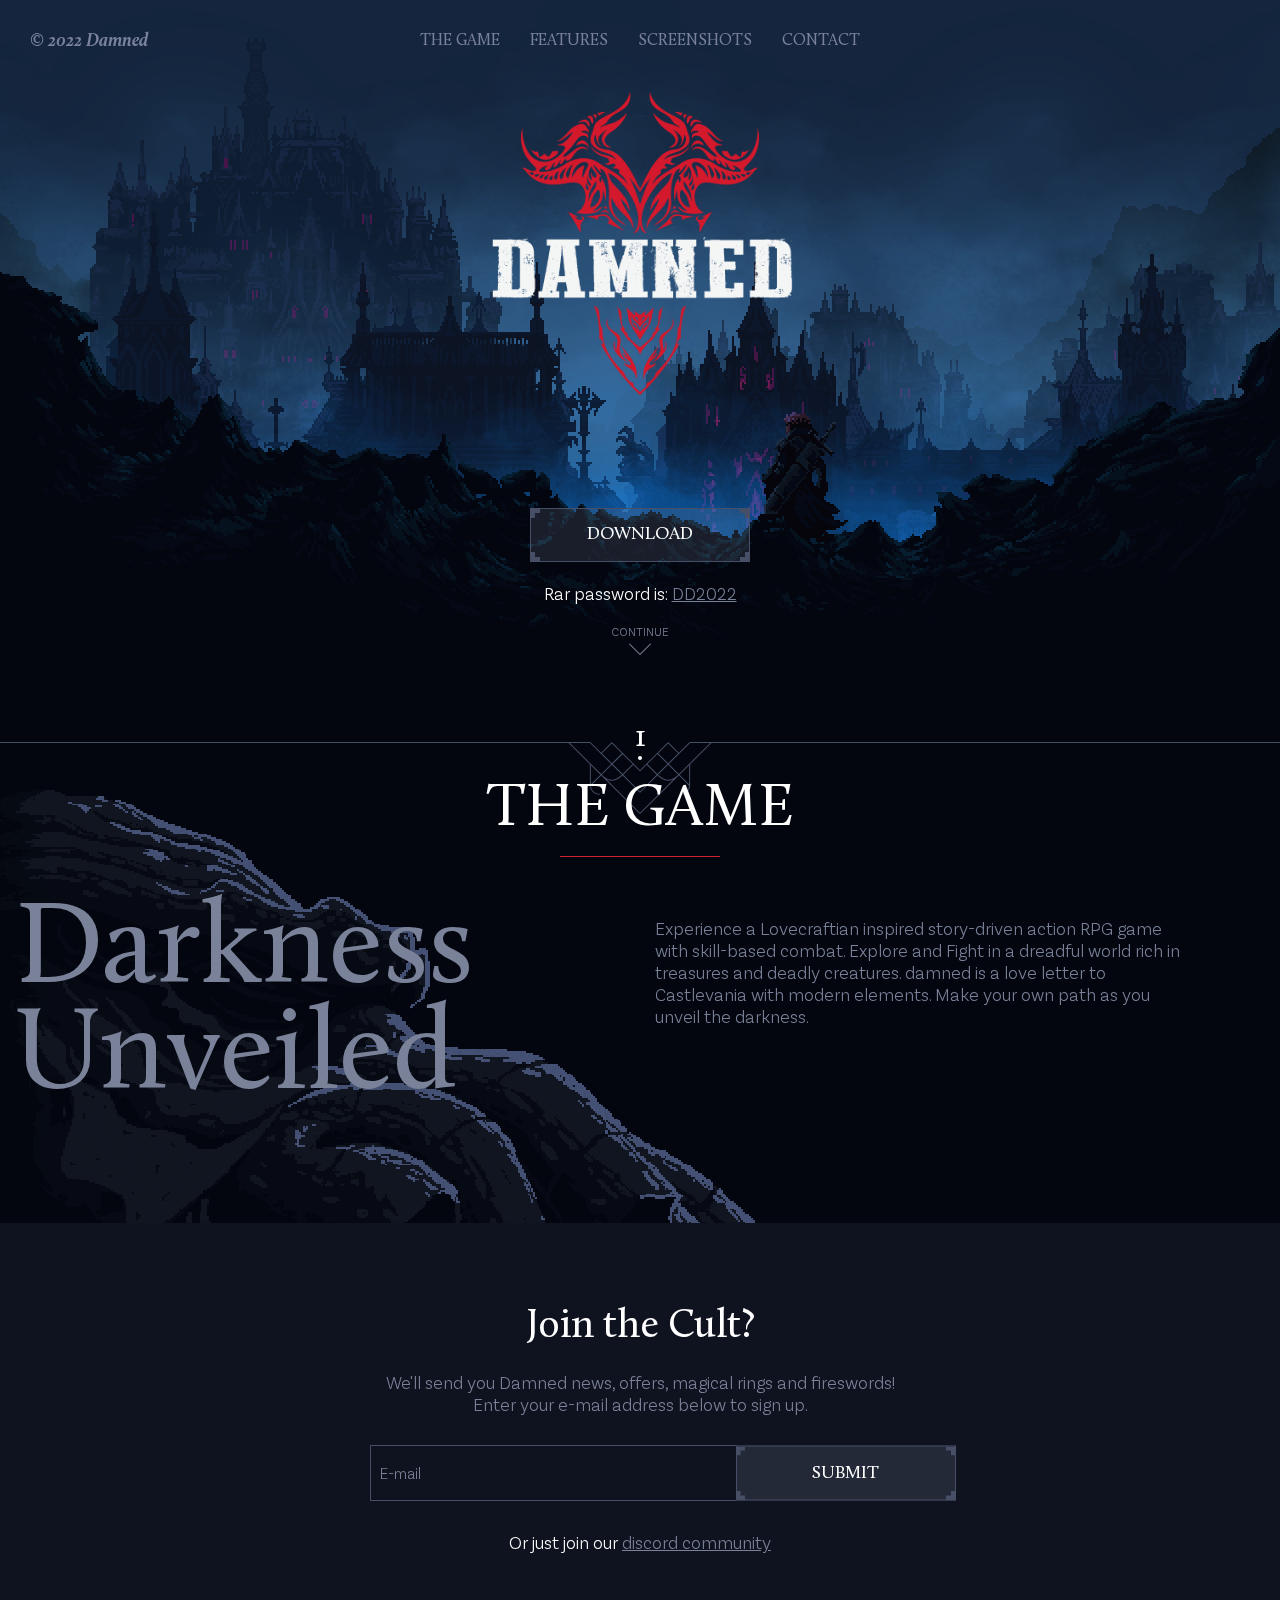
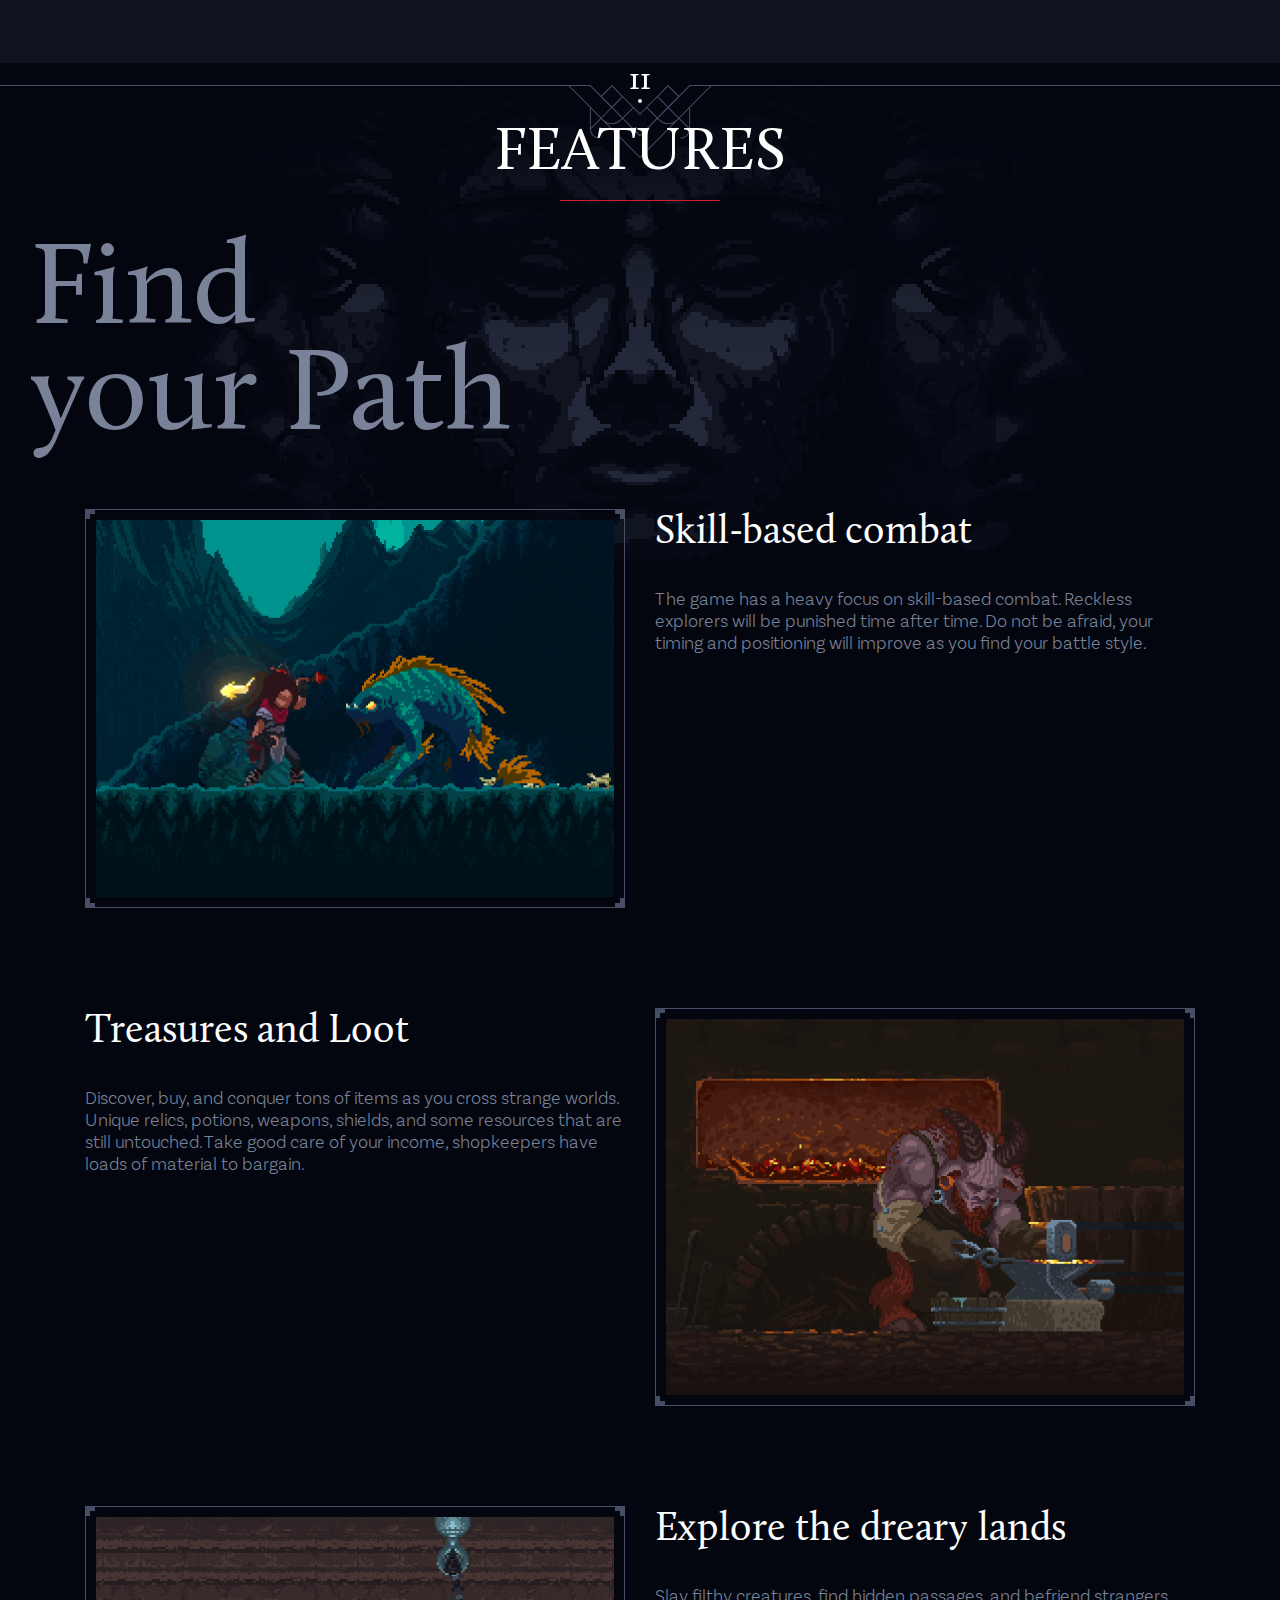
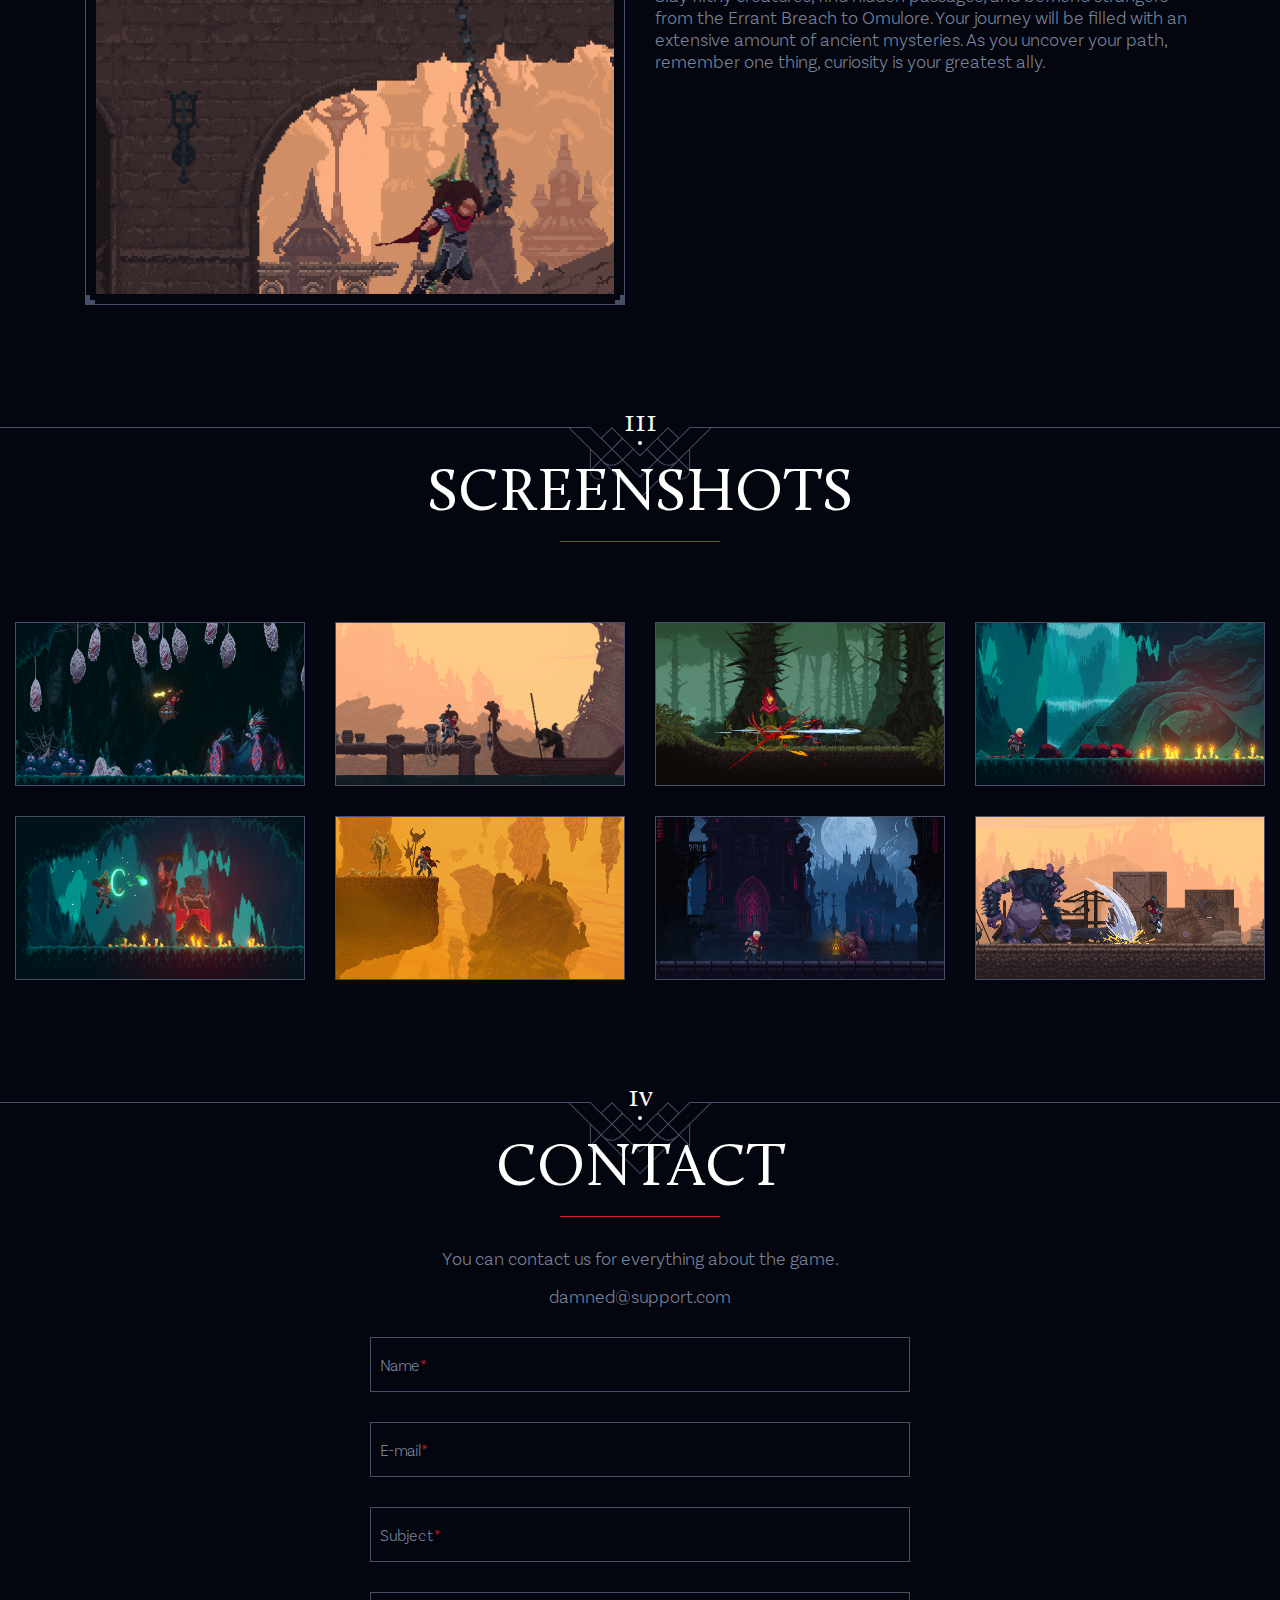
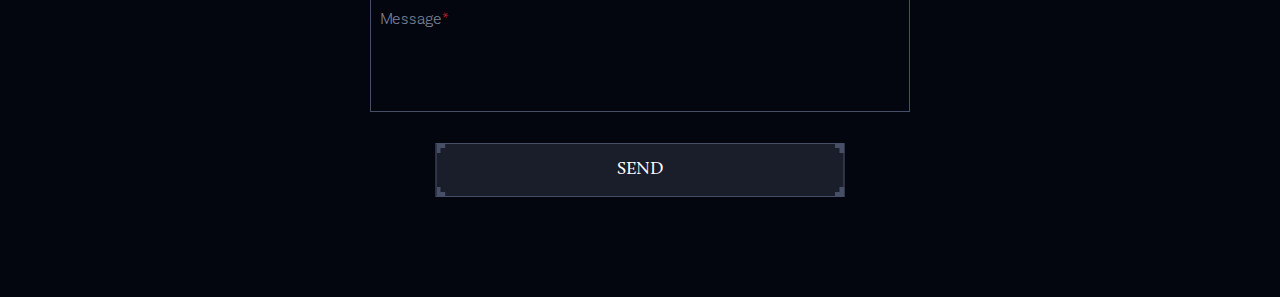
==== index.html @ 1b53841e "." ====
<link rel="alternate" hreflang="en-us" href="en-us.html" />
<link rel="alternate" hreflang="pt-br" href="pt-br.html" />
<!DOCTYPE html>
<html>
<!-- Mirrored from damnedgame.tk/ by HTTrack Website Copier/3.x [XR&CO'2014], Sat, 20 Aug 2022 08:12:19 GMT -->
<!-- Added by HTTrack --><!-- /Added by HTTrack -->
<head>
	<meta http-equiv="Content-Type" content="text/html; charset=UTF-8"/>
<title>Damned - Home</title>
<meta name="description" content="Explore a dangerous world and fight deadly creatures for untold treasure in this Lovecraftian inspired action RPG game. Uncover the dark and ancient mysteries of a haunting land with RPG elements and skill-based combat to slay adversaries, find hidden passages, and collective bountiful loot.">
<meta name="title" content="Damned - Home">
<meta name="image" content="hemes/damned/assets/images/avicon85108510.html">
<meta name="author" content="Douglas Fortunato">
<meta name="viewport" content="width=device-width, initial-scale=1.0">
<meta property="og:image" content="themes/damned/assets/images/promo.html">
<meta property="og:image:type" content="image/png">
<meta property="og:image:width" content="1024">
<meta property="og:image:height" content="576">
<meta property="og:type" content="website">
<link rel="icon" type="image/x-icon" href="themes/damned/assets/images/favicon851085108510.ico">
<link href="themes/damned/assets/css/style.min5d245d245d24.css" rel="stylesheet">
<script async src="https://www.googletagmanager.com/gtag/js?id=UA-176564639-1"></script>
<script>
        window.dataLayer = window.dataLayer || [];
        function gtag(){dataLayer.push(arguments);}
        gtag('js', new Date());
        gtag('config', 'UA-176564639-1');
        </script>
</head>
<body>
<header id="layout-header">
<section class="header container-fluid" id="header">
<div class="main-menu-wrapper row align-items-center justify-content-between">
<div class="col d-xl-none">
<button class="btn-menu btn-open-modal" data-target="#modal-menu">
<i class="icon-menu"></i>
</button>
</div>
<div class="col d-none d-xl-flex">
<p class="bold mb-0">© 2022 Damned </p>
</div>
<nav class="col-auto d-none d-xl-flex">
<ul class="main-menu menu row text-uppercase font-regular font-16">
<li class="col-auto menu-home">
<a class="scroll-to" href="#header" target="">
Home
</a>
</li>
<li class="col-auto ">
<a class="scroll-to" href="#game" target="">
The Game
</a>
</li>
<li class="col-auto menu-features">
<a class="scroll-to" href="#features" target="">
Features
</a>
</li>
<li class="col-auto menu-screenshots">
<a class="scroll-to" href="#screenshots" target="">
Screenshots
</a>
</li>
<li class="col-auto ">
<a class="scroll-to" href="#contact" target="">
Contact
</a>
</li>
</ul>
</nav>
<div class="col locale-wrapper">
<i class="icon-language d-none"></i>
<form method="POST" action="#" accept-charset="UTF-8"><input name="_session_key" type="hidden" value="aKfSDvxezRu5C2C2nsrcpg8TziOxcsTbPuELkKYp"><input name="_token" type="hidden" value="2RubDs5aKHNIGljpSi7YxsL5Puy4rPfVELmag5JY">
<select name="locale" data-request="onSwitchLocale" class="form-control custom-select select-locale d-none">
<option value="en-us" selected>EN-US</option>
</select>
</form>
</div>
</div>
</section>
<section class="header fixed-header container-fluid">
<img class="logo" src="themes/damned/assets/images/damned.svg" alt="damned-logo">
<div class="main-menu-wrapper row align-items-center justify-content-between">
<div class="col d-xl-none">
<button class="btn-menu btn-open-modal" data-target="#modal-menu">
<i class="icon-menu"></i>
</button>
</div>
<div class="col d-none d-xl-flex">
<p class="bold mb-0">© 2022 Damned.</p>
</div>
<nav class="col-auto d-none d-xl-flex">
<ul class="main-menu menu row text-uppercase font-regular font-16">
<li class="col-auto menu-home">
<a class="scroll-to" href="#header" target="">
Home
</a>
</li>
<li class="col-auto ">
<a class="scroll-to" href="#game" target="">
The Game
</a>
</li>
<li class="col-auto menu-features">
<a class="scroll-to" href="#features" target="">
Features
</a>
</li>
<li class="col-auto menu-screenshots">
<a class="scroll-to" href="#screenshots" target="">
Screenshots
</a>
</li>
<li class="#header">
<a class="scroll-to" href="#screenshots" target="">
Press Kit
</a>
</li>
<li class="col-auto ">
<a class="scroll-to" href="#contact" target="">
Contact
</a>
</li>
</ul>
</nav>
<div class="col locale-wrapper">
<i class="icon-language d-none"></i>
<form method="POST" action="#" accept-charset="UTF-8"><input name="_session_key" type="hidden" value="aKfSDvxezRu5C2C2nsrcpg8TziOxcsTbPuELkKYp"><input name="_token" type="hidden" value="2RubDs5aKHNIGljpSi7YxsL5Puy4rPfVELmag5JY">
<select name="locale" data-request="onSwitchLocale" class="form-control custom-select select-locale d-none">
<option value="en-us" selected>EN-US</option>
<option value="pt-br">PT-BR</option>
</select>
</form>
</div>
</div>
<img class="orn-bar d-none d-lg-block" src="themes/damned/assets/images/orns/orn-fixed-bar.svg" alt="damned-ornament">
<img class="orn-bar d-lg-none" src="themes/damned/assets/images/orns/m-orn-fixed-bar.svg" alt="damned-ornament">
</section>
<div class="modal-overlay modal-menu" id="modal-menu">
<div class="pop-up-content text-center">
<button class="btn-close-modal"><i class="icon-close"></i></button>
<div class="content-section">
<div class="row orn-bar">
<div class="col-12 text-center color-white p-0">
<img src="themes/damned/assets/images/orns/orn-section.svg" alt="logo-ornament">
<h1 class="section-title text-uppercase">Menu</h1>
</div>
</div>
</div>
<ul class="modal-menu-wrapper">
<li class="col-auto menu-home">
<a class="scroll-to btn-close-modal" href="#header" target="">
Home
 </a>
</li>
<li class="col-auto ">
<a class="scroll-to btn-close-modal" href="#game" target="">
The Game
</a>
</li>
<li class="col-auto menu-features">
<a class="scroll-to btn-close-modal" href="#features" target="">
Features
</a>
</li>
<li class="col-auto menu-screenshots">
<a class="scroll-to btn-close-modal" href="#screenshots" target="">
Screenshots
</a>
</li>
<li class="col-auto menu-blog">
<a class="scroll-to btn-close-modal" href="#" target="_blank">
Press Kit
</a>
</li>
<li class="col-auto ">
<a class="scroll-to btn-close-modal" href="#contact" target="">
Contact
</a>
</li>
</ul>
</div>
</div> </header>
<main>
<div class="parallax-banner">
<img class="mw-100" src="themes/damned/assets/images/parallax-banner/bg-deep-blue.png" alt="img-banner-damned">
<img class="mw-100 rellax" data-rellax-speed="-11" src="themes/damned/assets/images/parallax-banner/parallax-04.png" alt="img-banner-damned">
<img class="mw-100 rellax" data-rellax-speed="-10" src="themes/damned/assets/images/parallax-banner/fog-03.png" alt="img-banner-damned">
<img class="mw-100 rellax" data-rellax-speed="-7" src="themes/damned/assets/images/parallax-banner/parallax-03.png" alt="img-banner-damned">
<img class="mw-100 rellax" data-rellax-speed="-9" src="themes/damned/assets/images/parallax-banner/fog-02.png" alt="img-banner-damned">
<img class="mw-100 rellax" data-rellax-speed="-5" src="themes/damned/assets/images/parallax-banner/parallax-02.png" alt="img-banner-damned">
<img class="mw-100 rellax" data-rellax-speed="-7" src="themes/damned/assets/images/parallax-banner/fog-01.png" alt="img-banner-damned">
<img class="mw-100 rellax banner-logo" data-rellax-speed="-13" src="themes/damned/assets/images/damned.svg" alt="logo-damned">
<img class="mw-100 rellax" data-rellax-speed="0" src="themes/damned/assets/images/parallax-banner/parallax-01.png" alt="img-banner-damned">
<div class="banner-content text-center">
<div class="d-flex justify-content-center mb-20">
<a class="btn btn-primary" href="https://bit.ly/3SPKJk1" target="_blank"> 
Download
</a>
</div>
<p class="color-white mb-20">
Rar password is: <a class="styled-link" href="#" target="_blank">DD2022</a>
</p>
<a class="scroll-to continue-link mb-0 text-uppercase font-12" data-scrollto="#game">
Continue <br>
<i class="icon-arrow-down font-22"></i>
</a>
</div>
</div>
<section class="content-section highlight-section container-fluid" id="game">
<div class="row orn-bar">
<div class="col-12 text-center color-white p-0">
<p class="section-number font-regular">1</p>
<span class="section-dot"></span>
<img src="themes/damned/assets/images/orns/orn-section.svg" alt="logo-ornament">
<h1 class="section-title text-uppercase">The Game</h1>
<span class="section-line"></span>
</div>
</div>
<div class="row">
<div class="container pt-60 description">
<div class="row justify-content-end mb-30">
<div class="col-12 col-lg-6 mb-30">
<p>Experience a Lovecraftian inspired story-driven action RPG game with skill-based combat. Explore and Fight in a dreadful world rich in treasures and deadly creatures. damned is a love letter to Castlevania with modern elements. Make your own path as you unveil the darkness.</p>
</div>
</div>
</div>
</div>
<div class="row hero-title">
<div class="col-12">
<p class="page-title">
Darkness Unveiled
</p>
</div>
</div>
<div class="row">
<div class="container">
<div class="row justify-content-center">
<div class="col-12 col-lg-8">
<div class="orn-box d-none">
<iframe class="video-frame" src="https://www.youtube.com/embed/HBV1JDnXG20?autoplay=0&amp;rel=0" frameborder="0" allow="accelerometer; encrypted-media; gyroscope; picture-in-picture" allowfullscreen></iframe>
</div>
</div>
</div>
</div>
</div>
<div class="row made-with justify-content-center">
<div class="container">
<div class="row justify-content-center">
<div class="col-12 col-lg-6 text-center">
<h2 class="color-white font-40 font-regular mb-20">Join the Cult?</h2>
<p class="mb-30">
We'll send you Damned news, offers, magical rings and fireswords! Enter your e-mail address below to sign up.
</p>
</div>
</div>
<form action="#" method="post" id="mc-embedded-subscribe-form" name="mc-embedded-subscribe-form" class="validate row justify-content-center main-form newsLetter-form" target="_blank">
<div class="col col-lg-4 pr-0">
<div class="form-group">
<label>E-mail</label>
<input type="email" value="" name="EMAIL" class="email form-control" id="mce-EMAIL" required>
</div>
</div>
<div style="position: absolute; left: -5000px;" aria-hidden="true"><input type="text" name="b_1c098bfad3a75363e867af3f4_75e5d070c6" tabindex="-1" value=""></div>
<div class="col-auto col-lg-2 pl-0">
        <button type="submit" name="subscribe" class="btn btn-primary w-100"><href="#"></href>SUBMIT</button> 
</div>
</form>
<div class="row justify-content-center">
<div class="col-12 col-lg-6 text-center">
<p class="mb-30 color-white">
Or just join our
<a class="styled-link" href="https://discord.gg/qGCgcqfSWG" target="_blank">discord community</a>
</p>
</div>
</div>
</div>
</div>
</section>
<section class="content-section features-section container-fluid" id="features">
<div class="row orn-bar">
<div class="col-12 text-center color-white p-0">
<p class="section-number font-regular">11</p>
<span class="section-dot"></span>
<img src="themes/damned/assets/images/orns/orn-section.svg" alt="logo-ornament">
<h1 class="section-title text-uppercase">Features</h1>
<span class="section-line"></span>
</div>
</div>
<div class="row hero-title">
<div class="col-12">
<p class="page-title">
Find <br>your Path
</p>
</div>
</div>
<div class="row">
<ul class="list-features container">
<li class="row">
<div class="col-12 col-lg-6">
<div class="orn-box img-wrapper">
<img class="w-100" src="storage/app/media/site_gif_01.gif" alt="">
</div>
</div>
<div class="col-12 col-lg-6">
 <div class="text-box">
<h2 class="color-white font-40 font-regular mb-30">Skill-based combat</h2>
<p>The game has a heavy focus on skill-based combat. Reckless explorers will be punished time after time. Do not be afraid, your timing and positioning will improve as you find your battle style.</p>
</div>
</div>
</li>
<li class="row">
<div class="col-12 col-lg-6">
<div class="orn-box img-wrapper">
<img class="w-100" src="storage/app/media/site_gif_02.gif" alt="">
</div>
</div>
<div class="col-12 col-lg-6">
<div class="text-box">
<h2 class="color-white font-40 font-regular mb-30">Treasures and Loot</h2>
<p>Discover, buy, and conquer tons of items as you cross strange worlds. Unique relics, potions, weapons, shields, and some resources that are still untouched. Take good care of your income, shopkeepers have loads of material to bargain.</p>
</div>
</div>
</li>
<li class="row">
<div class="col-12 col-lg-6">
<div class="orn-box img-wrapper">
<img class="w-100" src="storage/app/media/site_gif_03.gif" alt="">
</div>
</div>
<div class="col-12 col-lg-6">
<div class="text-box">
<h2 class="color-white font-40 font-regular mb-30">Explore the dreary lands</h2>
<p>Slay filthy creatures, find hidden passages, and befriend strangers from the Errant Breach to Omulore. Your journey will be filled with an extensive amount of ancient mysteries. As you uncover your path, remember one thing, curiosity is your greatest ally.</p>
</div>
</div>
</li>
</ul>
</div>
</section>
<section class="content-section screenshots-section container-fluid" id="screenshots">
<div class="row orn-bar">
<div class="col-12 text-center color-white p-0">
<p class="section-number font-regular">111</p>
<span class="section-dot"></span>
<img src="themes/damned/assets/images/orns/orn-section.svg" alt="logo-ornament">
<h1 class="section-title text-uppercase">Screenshots</h1>
<span class="section-line"></span>
</div>
</div>
<ul class="row gallery">
<li class="col-6 col-lg-3 mb-30">
<a class="bordered-box" data-fancybox="gallery" href="storage/app/uploads/public/5f4/04a/e6d/5f404ae6d9548364333870.jpg">
<img class="w-100" src="storage/app/uploads/public/5f4/04a/e6d/5f404ae6d9548364333870.jpg" alt="">
</a>
</li>
<li class="col-6 col-lg-3 mb-30">
<a class="bordered-box" data-fancybox="gallery" href="storage/app/uploads/public/5f4/04a/e8d/5f404ae8da386425492637.png">
<img class="w-100" src="storage/app/uploads/public/5f4/04a/e8d/5f404ae8da386425492637.png" alt="">
</a>
</li>
<li class="col-6 col-lg-3 mb-30">
<a class="bordered-box" data-fancybox="gallery" href="storage/app/uploads/public/5f4/04a/e84/5f404ae846baa550833270.png">
<img class="w-100" src="storage/app/uploads/public/5f4/04a/e84/5f404ae846baa550833270.png" alt="">
</a>
</li>
<li class="col-6 col-lg-3 mb-30">
<a class="bordered-box" data-fancybox="gallery" href="storage/app/uploads/public/5f4/04a/e79/5f404ae795f09940878990.png">
<img class="w-100" src="storage/app/uploads/public/5f4/04a/e79/5f404ae795f09940878990.png" alt="">
</a>
</li>
<li class="col-6 col-lg-3 mb-30">
<a class="bordered-box" data-fancybox="gallery" href="storage/app/uploads/public/5f4/04a/e6d/5f404ae6d8e1e682945750.png">
<img class="w-100" src="storage/app/uploads/public/5f4/04a/e6d/5f404ae6d8e1e682945750.png" alt="">
</a>
</li>
<li class="col-6 col-lg-3 mb-30">
<a class="bordered-box" data-fancybox="gallery" href="storage/app/uploads/public/5f4/04a/e8d/5f404ae8d5ebd046030759.png">
<img class="w-100" src="storage/app/uploads/public/5f4/04a/e8d/5f404ae8d5ebd046030759.png" alt="">
</a>
</li>
<li class="col-6 col-lg-3 mb-30">
<a class="bordered-box" data-fancybox="gallery" href="storage/app/uploads/public/5f4/04a/e83/5f404ae83b3ed367891541.png">
<img class="w-100" src="storage/app/uploads/public/5f4/04a/e83/5f404ae83b3ed367891541.png" alt="">
</a>
</li>
<li class="col-6 col-lg-3 mb-30">
<a class="bordered-box" data-fancybox="gallery" href="storage/app/uploads/public/5f4/04a/e79/5f404ae791733987957703.png">
<img class="w-100" src="storage/app/uploads/public/5f4/04a/e79/5f404ae791733987957703.png" alt="">
</a>
</li>
</ul>
</section>
<section class="content-section contact-section container-fluid" id="contact">
<div class="row orn-bar">
<div class="col-12 text-center color-white p-0">
<p class="section-number font-regular">1v</p>
<span class="section-dot"></span>
<img src="themes/damned/assets/images/orns/orn-section.svg" alt="logo-ornament">
<h1 class="section-title text-uppercase">Contact</h1>
<span class="section-line"></span>
</div>
</div>
<div class="row">
<div class="container">
<div class="row">
<div class="col-12 text-center">
<p>
You can contact us for everything about the game.
</p>
<p class="mb-30"><a href="index.html" class="__cf_email__" data-cfemail="bdd9dcd0d3d8d9fdcec8cdcdd2cfc993ded2d0">[email&#160;protected]</a></p>
</div>
</div>
<div class="row justify-content-center">
<div class="col-12 col-lg-6">
<div id="scf-contactForm">
<div id="scf-message-contactForm">
</div>
<div id="scf-form-contactForm">
<form method="POST" action="#" accept-charset="UTF-8" class="main-form" id="scf-form-id-contactForm" data-request="contactForm::onFormSend" data-request-update="&#039;contactForm::scf-message&#039;:&#039;#scf-message-contactForm&#039;,&#039;contactForm::scf-form&#039;:&#039;#scf-form-contactForm&#039;" novalidate="novalidate"><input name="_handler" type="hidden" value="contactForm::onFormSend"><input name="_session_key" type="hidden" value="aKfSDvxezRu5C2C2nsrcpg8TziOxcsTbPuELkKYp"><input name="_token" type="hidden" value="2RubDs5aKHNIGljpSi7YxsL5Puy4rPfVELmag5JY">
<div class="form-group"><label class="control-label  required" for="contactForm-name">Name</label><input id="contactForm-name" name="name" class="form-control" type="text" required=""></div>
<div class="form-group"><label class="control-label  required" for="contactForm-email">E-mail</label><input id="contactForm-email" name="email" class="form-control" type="email" required=""></div>
<div class="form-group"><label class="control-label  required" for="contactForm-subject">Subject</label><input id="contactForm-subject" name="subject" class="form-control" type="text" required=""></div>
<div class="form-group text-area"><label class="control-label  required" for="contactForm-message">Message</label><textarea id="contactForm-message" name="message" class="form-control" rows="5" required=""></textarea></div>
<div id="submit-wrapper-contactForm" class="btn-submit-wrapper"><button type="submit" data-attach-loading class="oc-loader btn btn-primary btn-lg">Send</button></div>
</form>
</div>
</div> </div>
</div>
</div>
</div>
</section> </main>
<script data-cfasync="false" src="cdn-cgi/scripts/5c5dd728/cloudflare-static/email-decode.min.js"></script><script src="themes/damned/assets/js/main.min.js"></script>
<script src="modules/system/assets/js/framework.js"></script>
<script src="modules/system/assets/js/framework.extras.js"></script>
<link rel="stylesheet" property="stylesheet" href="modules/system/assets/css/framework.extras.css">
</html>
---- modules/system/assets/css/framework.extras.css ----
body.oc-loading,body.oc-loading *{cursor:wait!important}.stripe-loading-indicator{height:5px;background:0 0;position:fixed;top:0;left:0;width:100%;overflow:hidden;z-index:2000}.stripe-loading-indicator .stripe,.stripe-loading-indicator .stripe-loaded{height:5px;display:block;background:#0090c0;position:absolute;-webkit-box-shadow:inset 0 1px 1px -1px #fff,inset 0 -1px 1px -1px #fff;box-shadow:inset 0 1px 1px -1px #fff,inset 0 -1px 1px -1px #fff}.stripe-loading-indicator .stripe{width:100%;-webkit-animation:oc-infinite-loader 60s linear;animation:oc-infinite-loader 60s linear}.stripe-loading-indicator .stripe-loaded{width:100%;transform:translate3d(-100%,0,0);opacity:0;filter:alpha(opacity=0)}.stripe-loading-indicator.loaded{opacity:0;filter:alpha(opacity=0);-webkit-transition:opacity .4s linear;transition:opacity .4s linear;-webkit-transition-delay:.3s;transition-delay:.3s}.stripe-loading-indicator.loaded .stripe{animation-play-state:paused}.stripe-loading-indicator.loaded .stripe-loaded{opacity:1;filter:alpha(opacity=100);transform:translate3d(0,0,0);-webkit-transition:transform .3s linear;transition:transform .3s linear}.stripe-loading-indicator.hide{display:none}body>p.flash-message{position:fixed;width:500px;left:50%;top:13px;margin-left:-250px;color:#fff;font-size:14px;padding:10px 30px 10px 15px;z-index:10300;word-wrap:break-word;text-shadow:0 -1px 0 rgba(0,0,0,.15);text-align:center;-webkit-box-shadow:0 1px 6px rgba(0,0,0,.12),0 1px 4px rgba(0,0,0,.24);box-shadow:0 1px 6px rgba(0,0,0,.12),0 1px 4px rgba(0,0,0,.24);-webkit-border-radius:3px;-moz-border-radius:3px;border-radius:3px}body>p.flash-message.fade{opacity:0;filter:alpha(opacity=0);-webkit-transition:all .5s,width 0s;transition:all .5s,width 0s;-webkit-transform:scale(.9);-ms-transform:scale(.9);transform:scale(.9)}body>p.flash-message.fade.in{opacity:1;filter:alpha(opacity=100);-webkit-transform:scale(1);-ms-transform:scale(1);transform:scale(1)}body>p.flash-message.success{background:#8da85e}body>p.flash-message.error{background:#c30}body>p.flash-message.warning{background:#f0ad4e}body>p.flash-message.info{background:#5fb6f5}body>p.flash-message button.close{float:none;position:absolute;right:10px;top:8px;color:#fff;font-size:21px;line-height:1;font-weight:700;opacity:.2;filter:alpha(opacity=20);padding:0;cursor:pointer;background:0 0;border:0;-webkit-appearance:none;outline:none}body>p.flash-message button.close:hover,body>p.flash-message button.close:focus{color:#fff;text-decoration:none;cursor:pointer;opacity:.5;filter:alpha(opacity=50)}@media(max-width:768px){body>p.flash-message{left:10px;right:10px;top:10px;margin-left:0;width:auto}}[data-request][data-request-validate] [data-validate-for]:not(.visible),[data-request][data-request-validate] [data-validate-error]:not(.visible){display:none}a.oc-loading:after,button.oc-loading:after,span.oc-loading:after{content:'';display:inline-block;vertical-align:middle;margin-left:.4em;height:1em;width:1em;animation:oc-rotate-loader .8s infinite linear;border:.2em solid currentColor;border-right-color:transparent;border-radius:50%;opacity:.5;filter:alpha(opacity=50)}@-moz-keyframes oc-rotate-loader{0%{-moz-transform:rotate(0deg)}100%{-moz-transform:rotate(360deg)}}@-webkit-keyframes oc-rotate-loader{0%{-webkit-transform:rotate(0deg)}100%{-webkit-transform:rotate(360deg)}}@-o-keyframes oc-rotate-loader{0%{-o-transform:rotate(0deg)}100%{-o-transform:rotate(360deg)}}@-ms-keyframes oc-rotate-loader{0%{-ms-transform:rotate(0deg)}100%{-ms-transform:rotate(360deg)}}@keyframes oc-rotate-loader{0%{transform:rotate(0deg)}100%{transform:rotate(360deg)}}@-moz-keyframes oc-infinite-loader{0%{transform:translateX(-100%)}10%{transform:translateX(-50%)}20%{transform:translateX(-25%)}30%{transform:translateX(-12.5%)}40%{transform:translateX(-6.25%)}50%{transform:translateX(-3.125%)}60%{transform:translateX(-1.5625%)}70%{transform:translateX(-.78125%)}80%{transform:translateX(-.390625%)}90%{transform:translateX(-.1953125%)}100%{transform:translateX(-.09765625%)}}@-webkit-keyframes oc-infinite-loader{0%{transform:translateX(-100%)}10%{transform:translateX(-50%)}20%{transform:translateX(-25%)}30%{transform:translateX(-12.5%)}40%{transform:translateX(-6.25%)}50%{transform:translateX(-3.125%)}60%{transform:translateX(-1.5625%)}70%{transform:translateX(-.78125%)}80%{transform:translateX(-.390625%)}90%{transform:translateX(-.1953125%)}100%{transform:translateX(-.09765625%)}}@-o-keyframes oc-infinite-loader{0%{transform:translateX(-100%)}10%{transform:translateX(-50%)}20%{transform:translateX(-25%)}30%{transform:translateX(-12.5%)}40%{transform:translateX(-6.25%)}50%{transform:translateX(-3.125%)}60%{transform:translateX(-1.5625%)}70%{transform:translateX(-.78125%)}80%{transform:translateX(-.390625%)}90%{transform:translateX(-.1953125%)}100%{transform:translateX(-.09765625%)}}@-ms-keyframes oc-infinite-loader{0%{transform:translateX(-100%)}10%{transform:translateX(-50%)}20%{transform:translateX(-25%)}30%{transform:translateX(-12.5%)}40%{transform:translateX(-6.25%)}50%{transform:translateX(-3.125%)}60%{transform:translateX(-1.5625%)}70%{transform:translateX(-.78125%)}80%{transform:translateX(-.390625%)}90%{transform:translateX(-.1953125%)}100%{transform:translateX(-.09765625%)}}@keyframes oc-infinite-loader{0%{transform:translateX(-100%)}10%{transform:translateX(-50%)}20%{transform:translateX(-25%)}30%{transform:translateX(-12.5%)}40%{transform:translateX(-6.25%)}50%{transform:translateX(-3.125%)}60%{transform:translateX(-1.5625%)}70%{transform:translateX(-.78125%)}80%{transform:translateX(-.390625%)}90%{transform:translateX(-.1953125%)}100%{transform:translateX(-.09765625%)}}
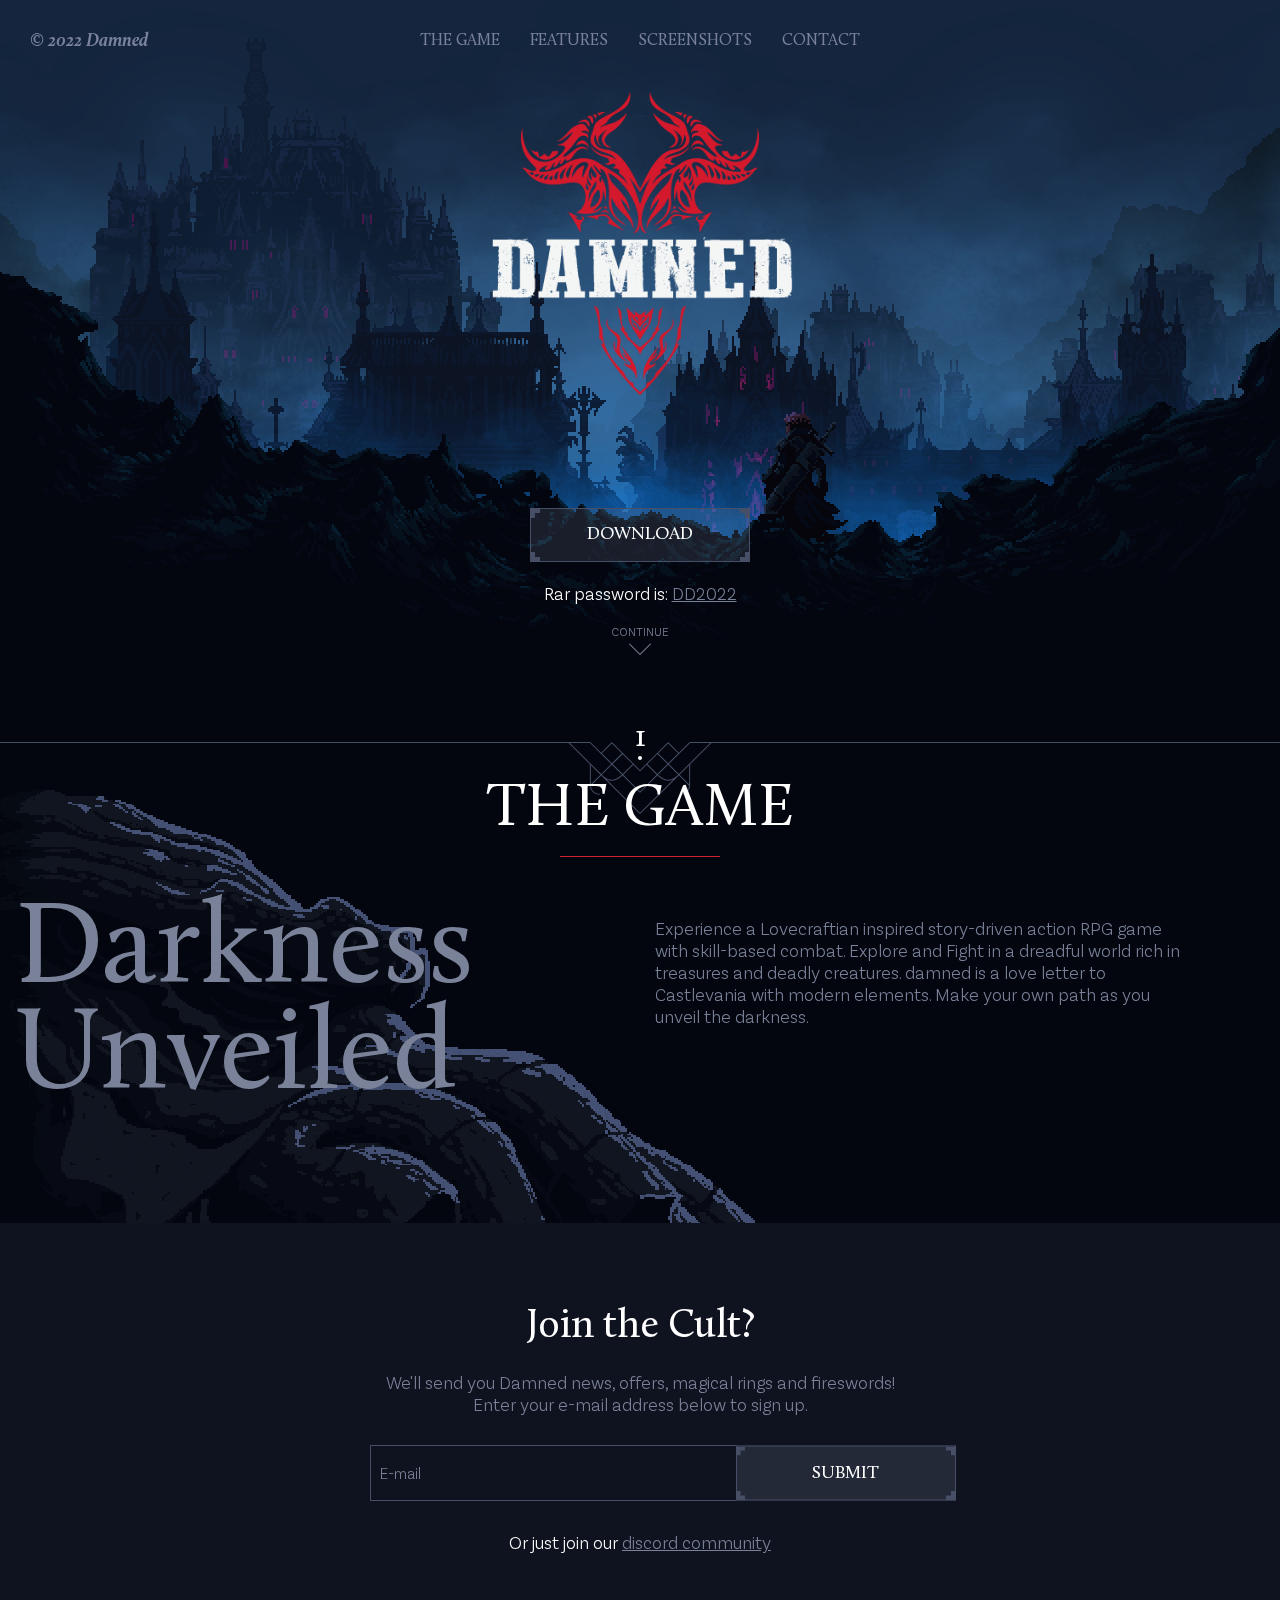
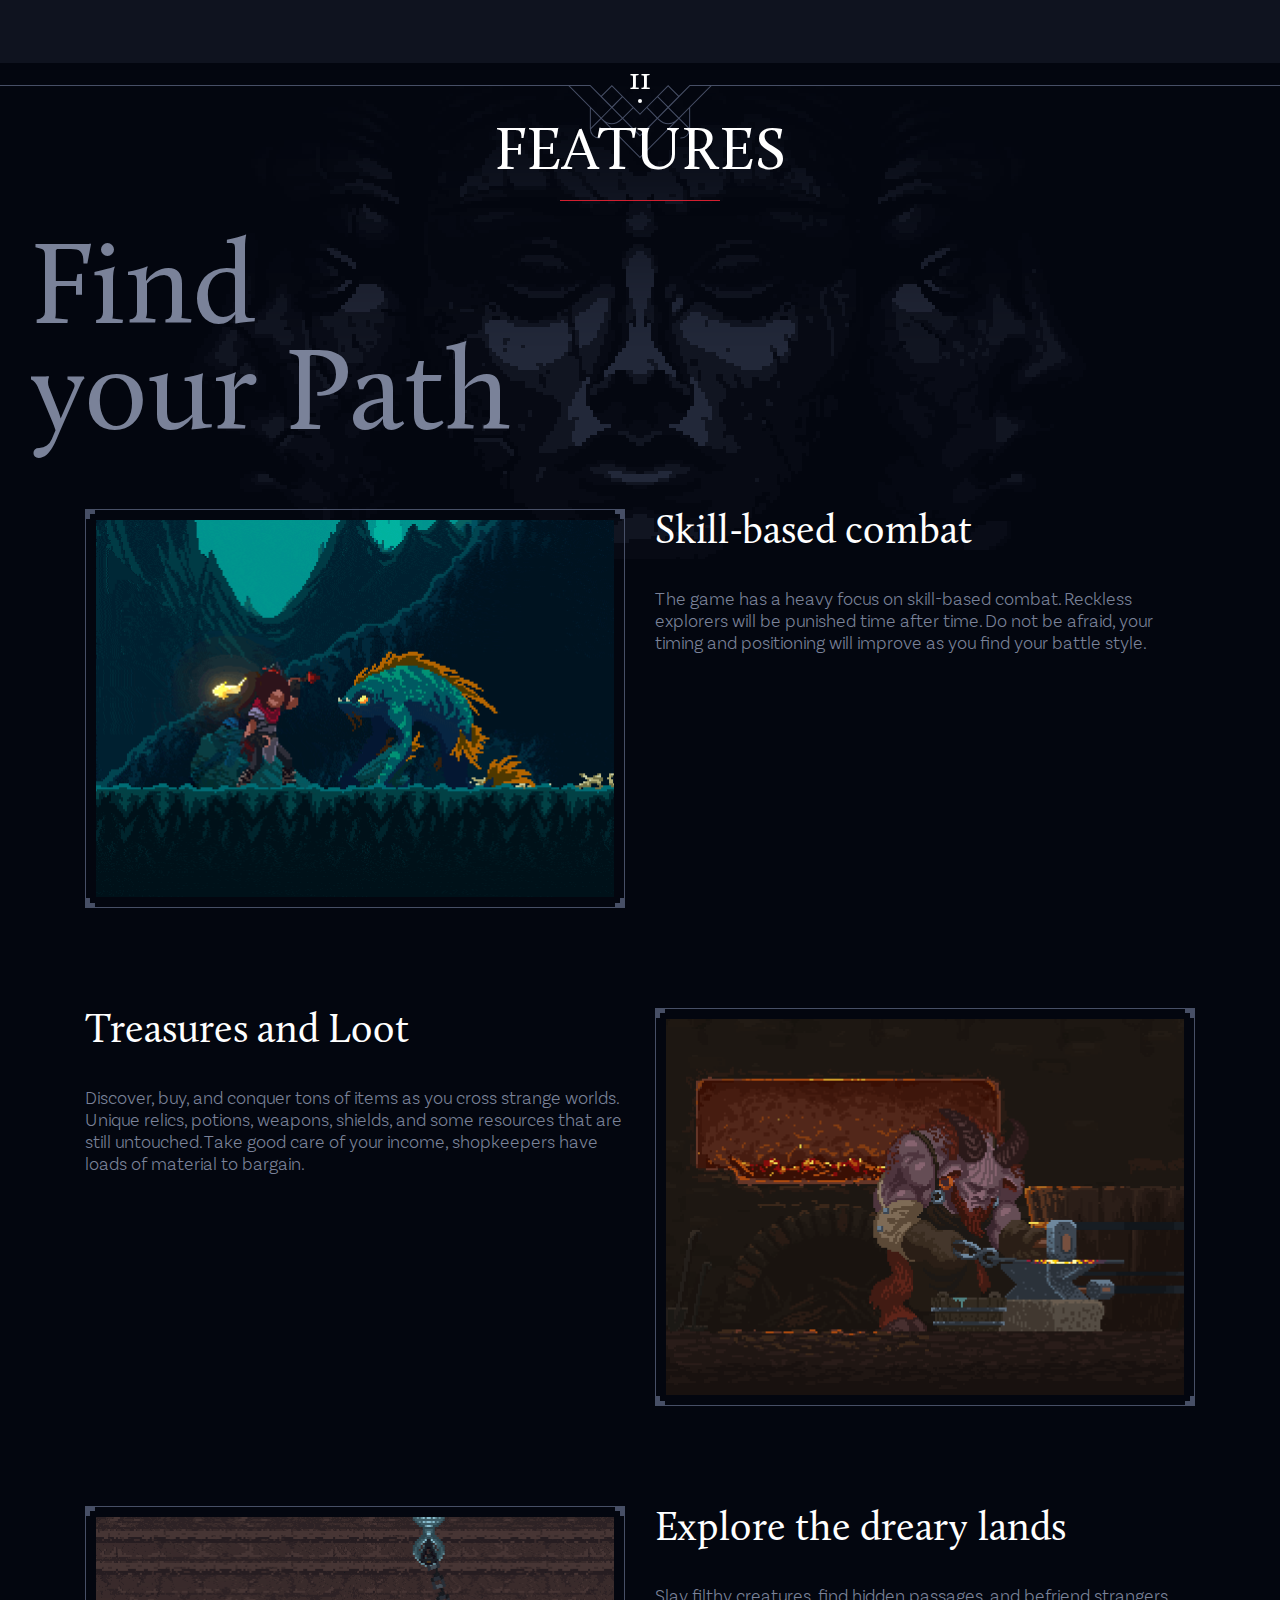
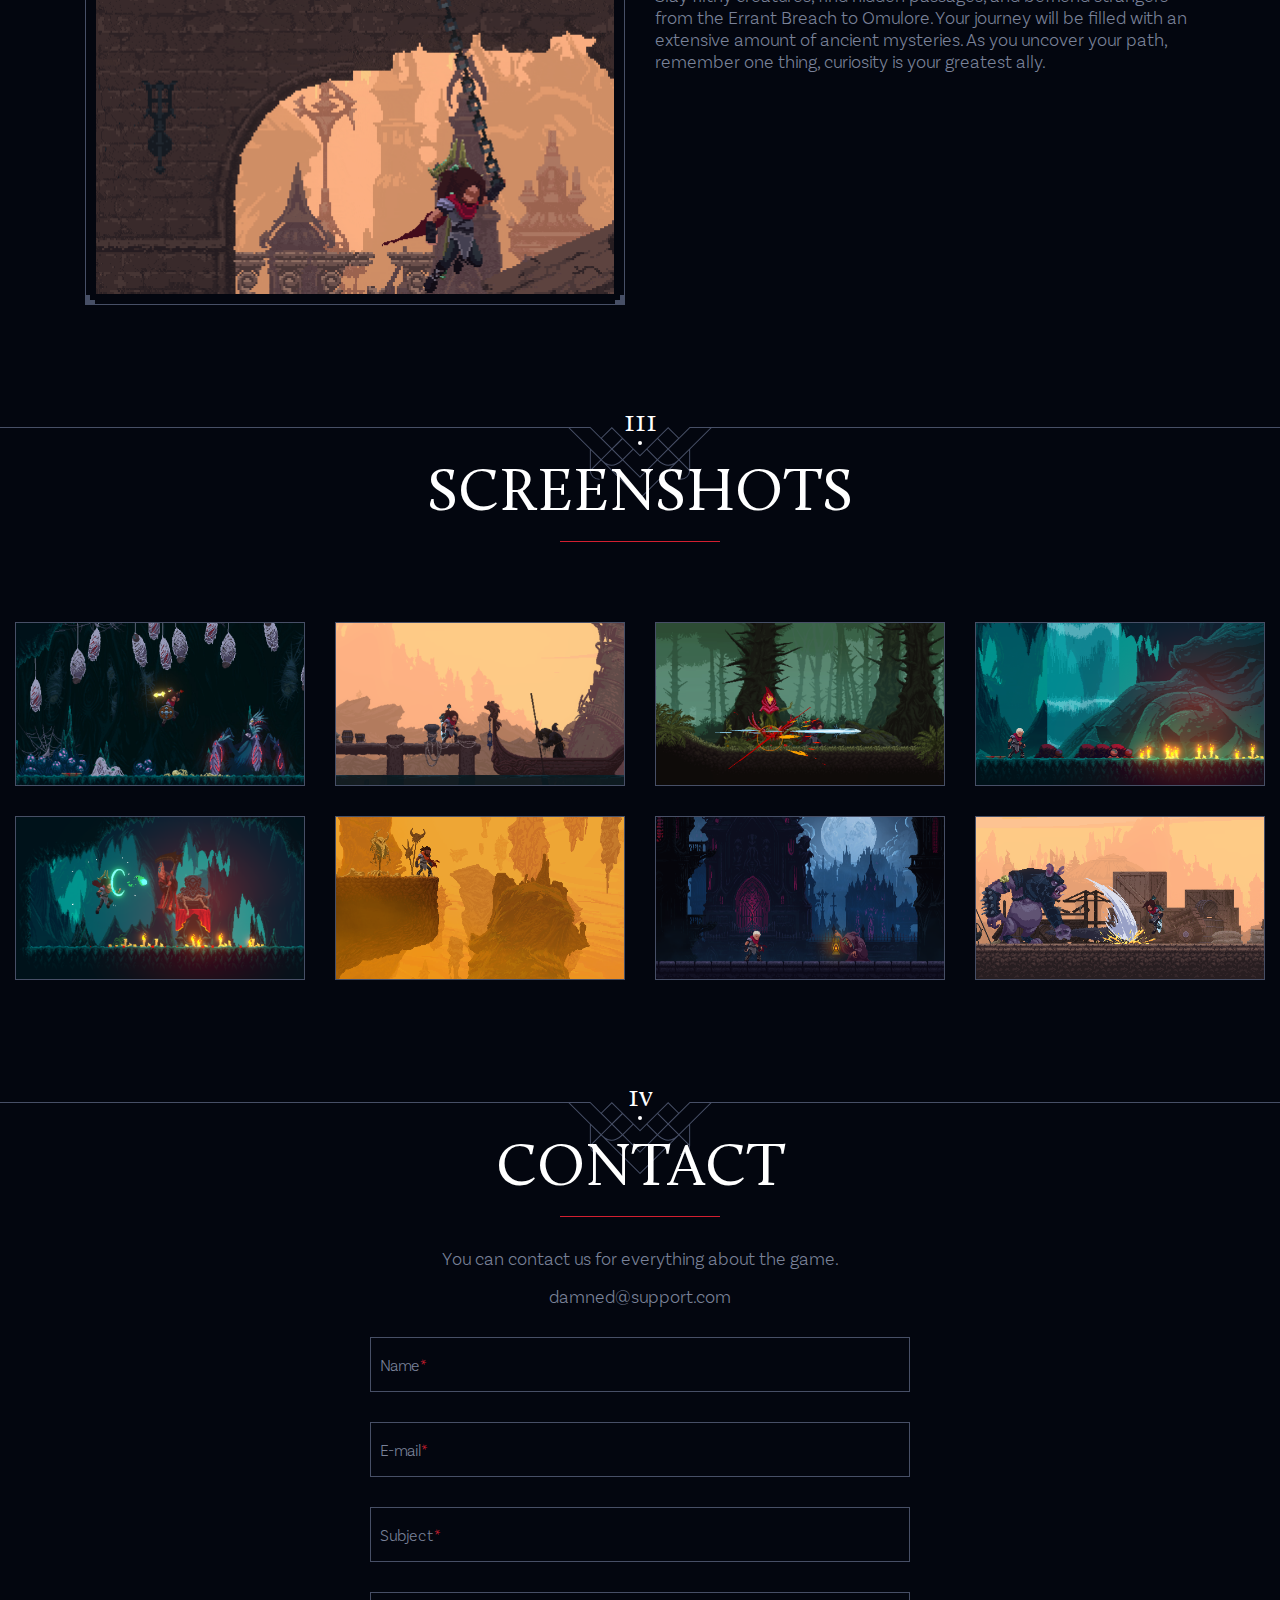
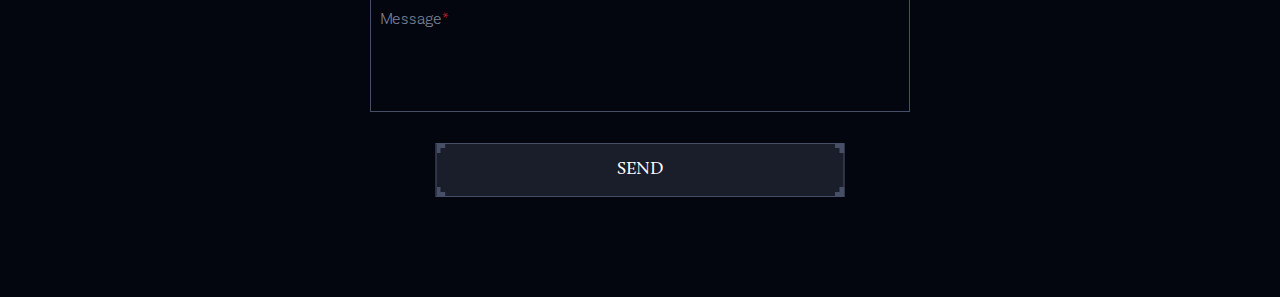
==== commit 646f840e: "Update index.html" ====
--- a/index.html
+++ b/index.html
@@ -194,7 +194,7 @@
 <img class="mw-100 rellax" data-rellax-speed="0" src="themes/damned/assets/images/parallax-banner/parallax-01.png" alt="img-banner-damned">
 <div class="banner-content text-center">
 <div class="d-flex justify-content-center mb-20">
-<a class="btn btn-primary" href="https://bit.ly/3SPKJk1" target="_blank"> 
+<a class="btn btn-primary" href="https://bit.ly/3fIoVsm" target="_blank"> 
 Download
 </a>
 </div>
@@ -434,4 +434,4 @@
 <script src="modules/system/assets/js/framework.js"></script>
 <script src="modules/system/assets/js/framework.extras.js"></script>
 <link rel="stylesheet" property="stylesheet" href="modules/system/assets/css/framework.extras.css">
-</html>+</html>
